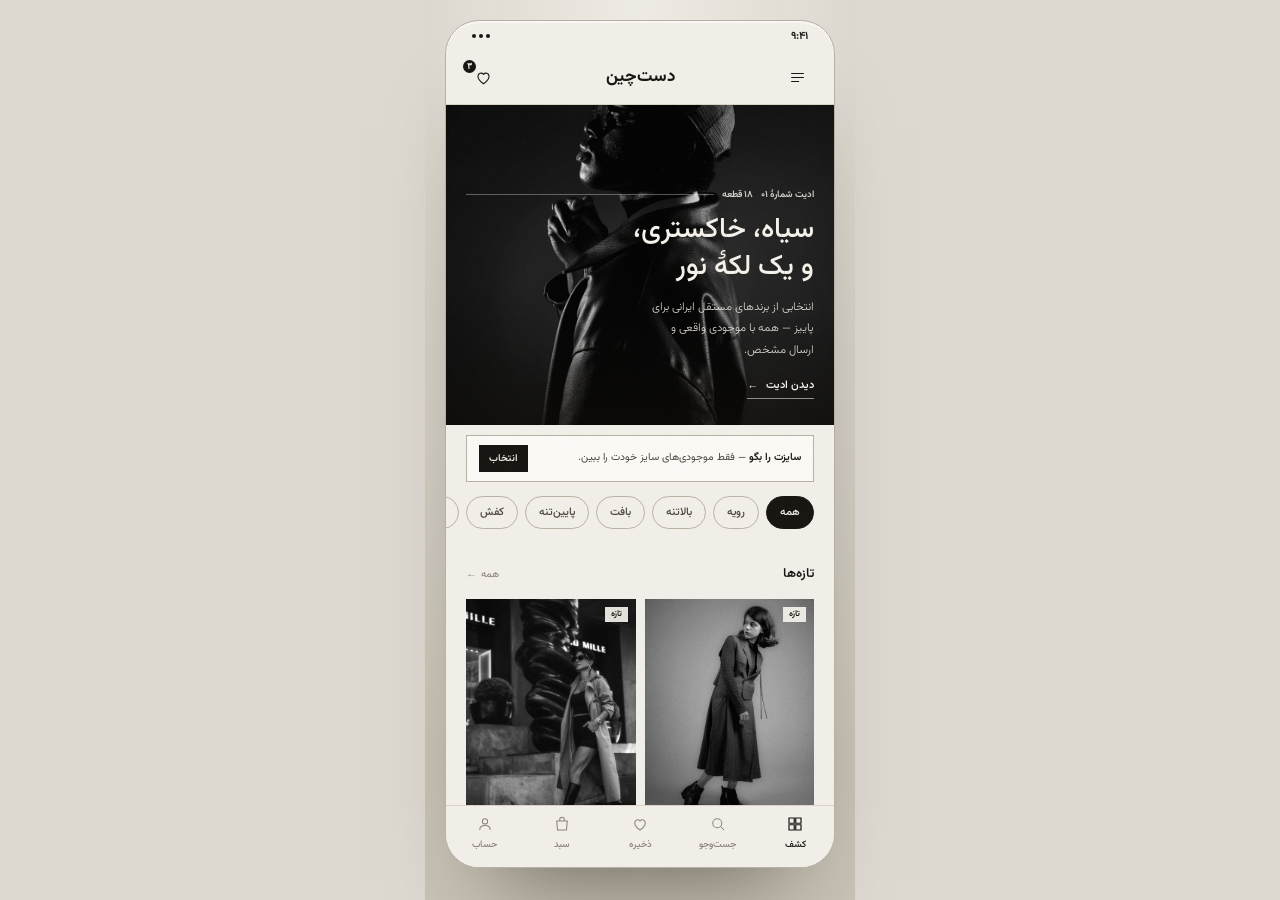
==== index.html @ 14d28f12 "Dastchin v0.1 — Persian fashion marketplace prototype" ====
<!doctype html>
<html lang="fa" dir="rtl">
<head>
<meta charset="utf-8">
<meta name="viewport" content="width=device-width, initial-scale=1, viewport-fit=cover">
<title>دستچین — نسخهٔ ۰.۱</title>
<style>
/* ==========================================================================
   دستچین — v0.1 demo
   Direction-agnostic: every rule uses logical properties so an `en` / LTR
   switch later is a dir flip, not a rewrite. Persian must never get
   letter-spacing — it breaks the joins.
   ========================================================================== */

@font-face {
  font-family: "Vazirmatn";
  src: url("[data-uri]") format("woff2-variations");
  font-weight: 100 900;
  font-display: swap;
}
@font-face {
  font-family: "Instrument";
  src: url("[data-uri]") format("woff2");
  font-display: swap;
}

:root {
  --paper: #f2efe9;
  --paper-2: #e9e4db;
  --card: #fbfaf6;
  --ink: #161310;
  --ink-2: #4a443b;
  --muted: #8b8478;
  --line: #d9d3c7;
  --line-strong: #b9b2a4;
  --ox: #6e2a18;
  --pad: 20px;
  --font: "Vazirmatn", system-ui, sans-serif;
  --serif: "Instrument", "Vazirmatn", serif;
}

* { box-sizing: border-box; margin: 0; padding: 0; }

html, body {
  height: 100%;
  font-family: var(--font);
  background: #ded9d0;
  color: var(--ink);
  -webkit-font-smoothing: antialiased;
}

body {
  display: flex;
  justify-content: center;
  align-items: flex-start;
  width: max-content;
  margin: 0 auto;
  min-height: 100vh;
  padding: 20px;
  background:
    radial-gradient(120% 90% at 50% 0%, #efece5 0%, #d7d2c8 55%, #c9c3b7 100%);
}

/* ---------- device ---------- */
.phone {
  position: relative;
  width: 390px;
  height: 848px;
  background: var(--paper);
  border-radius: 34px;
  border: 1px solid #b8b1a3;
  box-shadow:
    0 60px 90px -50px rgba(30, 24, 16, 0.55),
    0 2px 0 0 rgba(255, 255, 255, 0.6) inset;
  display: flex;
  flex-direction: column;
  overflow: hidden;
  direction: rtl;
}

/* analogue grain — keeps flat fields from looking digital */
.phone::after {
  content: "";
  position: absolute;
  inset: 0;
  pointer-events: none;
  opacity: 0.035;
  background-image: url("data:image/svg+xml,%3Csvg xmlns='http://www.w3.org/2000/svg' width='120' height='120'%3E%3Cfilter id='n'%3E%3CfeTurbulence type='fractalNoise' baseFrequency='0.85' numOctaves='3'/%3E%3C/filter%3E%3Crect width='120' height='120' filter='url(%23n)'/%3E%3C/svg%3E");
  z-index: 40;
}

/* ---------- status bar ---------- */
.statusbar {
  height: 30px;
  padding: 0 26px;
  display: flex;
  align-items: center;
  justify-content: space-between;
  font-size: 11px;
  font-weight: 600;
  color: var(--ink);
  flex: 0 0 auto;
}
.statusbar .dots { display: flex; gap: 3px; align-items: center; }
.statusbar .dots i {
  width: 4px; height: 4px; border-radius: 50%; background: var(--ink);
  display: block;
}

/* ---------- top bar ---------- */
.topbar {
  height: 54px;
  flex: 0 0 auto;
  padding: 0 var(--pad);
  display: flex;
  align-items: center;
  justify-content: space-between;
  border-bottom: 1px solid var(--line);
  background: var(--paper);
  position: relative;
  z-index: 20;
}
.wordmark {
  font-size: 17px;
  font-weight: 700;
  letter-spacing: 0;          /* never letterspace Persian */
  line-height: 1;
  position: absolute;
  inset-inline-start: 50%;
  transform: translateX(50%);
}
html[dir="ltr"] .wordmark { transform: translateX(-50%); }

.icon-btn {
  width: 34px; height: 34px;
  display: grid; place-items: center;
  background: none; border: 0; cursor: pointer;
  color: var(--ink);
  position: relative;
}
.icon-btn svg { width: 19px; height: 19px; }
.badge {
  position: absolute;
  inset-block-start: -1px;
  inset-inline-end: -3px;
  min-width: 13px; height: 13px;
  border-radius: 999px;
  background: var(--ink);
  color: var(--paper);
  font-size: 8.5px;
  font-weight: 700;
  display: grid; place-items: center;
  padding: 0 3px;
  line-height: 1;
}

/* ---------- scroll surface ---------- */
.screen {
  flex: 1 1 auto;
  overflow-y: auto;
  overflow-x: hidden;
  -webkit-overflow-scrolling: touch;
  scrollbar-width: none;
  position: relative;
  animation: fade 0.32s ease both;
}
.screen::-webkit-scrollbar { display: none; }
@keyframes fade {
  from { opacity: 0; transform: translateY(6px); }
  to { opacity: 1; transform: none; }
}

/* ---------- tab bar ---------- */
.tabbar {
  flex: 0 0 auto;
  height: 62px;
  display: grid;
  grid-template-columns: repeat(5, 1fr);
  border-top: 1px solid var(--line);
  background: var(--paper);
  padding-bottom: 6px;
}
.tab {
  background: none; border: 0; cursor: pointer;
  display: flex; flex-direction: column;
  align-items: center; justify-content: center;
  gap: 4px;
  color: var(--muted);
  font-family: var(--font);
  font-size: 9.5px;
  font-weight: 500;
  transition: color 0.2s;
}
.tab svg { width: 18px; height: 18px; }
.tab.on { color: var(--ink); }
.tab.on svg { stroke-width: 1.6; }

/* direction-aware glyphs: Persian reads right-to-left, so arrows flip */
html[dir="rtl"] .arw { display: inline-block; transform: scaleX(-1); }
html[dir="rtl"] .chev { display: inline-block; transform: scaleX(-1); }


/* ---------- typography ---------- */
.kicker {
  font-size: 10px;
  font-weight: 600;
  color: var(--muted);
  line-height: 1.6;
}
.latin {
  font-family: var(--serif);
  font-size: 13px;
  letter-spacing: 0.02em;
  color: var(--ink-2);
}
h1.title { font-size: 19px; font-weight: 600; line-height: 1.5; }
h2.section-h {
  font-size: 13px;
  font-weight: 600;
  line-height: 1.7;
}
.section-head {
  padding: 20px var(--pad) 10px;
  display: flex;
  align-items: baseline;
  justify-content: space-between;
  gap: 10px;
}
.section-head .more {
  font-size: 10.5px;
  color: var(--muted);
  background: none; border: 0; cursor: pointer;
  font-family: var(--font);
  display: flex; align-items: center; gap: 4px;
}
.price {
  font-size: 12.5px;
  font-weight: 500;
  font-variant-numeric: tabular-nums;
  line-height: 1.5;
}
.price .unit { font-size: 10px; color: var(--muted); font-weight: 400; }

/* ---------- hero ---------- */
.hero {
  position: relative;
  height: 320px;
  overflow: hidden;
  background: var(--paper-2);
}
.hero img {
  width: 100%; height: 100%;
  object-fit: cover;
  filter: grayscale(1) contrast(1.06) brightness(1.01);
}
.hero .scrim {
  position: absolute; inset: 0;
  background: linear-gradient(to top, rgba(12, 10, 8, 0.62) 0%, rgba(12, 10, 8, 0.16) 42%, rgba(12, 10, 8, 0.06) 100%);
}
.hero .hero-copy {
  position: absolute;
  inset-inline: var(--pad);
  inset-block-end: 26px;
  color: #f6f2ea;
}
.hero .hero-copy .k {
  font-size: 9.5px;
  font-weight: 600;
  opacity: 0.85;
  margin-block-end: 10px;
  display: flex; align-items: center; gap: 8px;
}
.hero .hero-copy .k::after {
  content: ""; flex: 1; height: 1px; background: rgba(246, 242, 234, 0.4);
}
.hero .hero-copy h1 {
  font-size: 28px;
  font-weight: 500;
  line-height: 1.35;
  margin-block-end: 10px;
}
.hero .hero-copy p {
  font-size: 11.5px;
  font-weight: 300;
  line-height: 1.85;
  opacity: 0.86;
  max-width: 27ch;
}
.hero .hero-copy .cta {
  margin-block-start: 16px;
  display: inline-flex;
  align-items: center;
  gap: 8px;
  font-size: 11px;
  font-weight: 600;
  color: #f6f2ea;
  background: none;
  border: 0;
  border-bottom: 1px solid rgba(246, 242, 234, 0.55);
  padding-block-end: 4px;
  cursor: pointer;
  font-family: var(--font);
}

/* ---------- category chips ---------- */
.chips {
  display: flex;
  gap: 7px;
  overflow-x: auto;
  padding: 14px var(--pad);
  scrollbar-width: none;
}
.chips::-webkit-scrollbar { display: none; }
.chip {
  flex: 0 0 auto;
  font-family: var(--font);
  font-size: 11px;
  font-weight: 500;
  padding: 7px 13px;
  border: 1px solid var(--line-strong);
  border-radius: 999px;
  background: transparent;
  color: var(--ink-2);
  cursor: pointer;
  transition: all 0.18s;
}
.chip.on { background: var(--ink); border-color: var(--ink); color: var(--paper); }
.chip.ghost { border-style: dashed; color: var(--muted); }

/* ---------- product grid ---------- */
.grid {
  display: grid;
  grid-template-columns: 1fr 1fr;
  gap: 22px 9px;
  padding: 4px var(--pad) 28px;
}
.card { cursor: pointer; }
.card .ph {
  position: relative;
  aspect-ratio: 3 / 4;
  background: var(--paper-2);
  overflow: hidden;
}
.card .ph img {
  width: 100%; height: 100%;
  object-fit: cover;
  filter: grayscale(1) contrast(1.05) brightness(1.02);
  transition: transform 0.7s cubic-bezier(0.2, 0.8, 0.2, 1);
}
.card:active .ph img { transform: scale(1.015); }
.card .flag {
  position: absolute;
  inset-block-start: 8px;
  inset-inline-start: 8px;
  font-size: 8.5px;
  font-weight: 600;
  color: var(--ink);
  background: rgba(246, 243, 236, 0.92);
  padding: 3px 6px;
  line-height: 1;
}
.card .flag.out { color: var(--paper); background: rgba(22, 19, 16, 0.72); }
.card .meta { padding-block-start: 9px; }
.card .brandline {
  display: flex; align-items: center; justify-content: space-between;
  font-size: 9.5px;
  color: var(--muted);
  font-weight: 500;
  margin-block-end: 3px;
}
.card .nm {
  font-size: 11.5px;
  font-weight: 500;
  line-height: 1.65;
  margin-block-end: 3px;
}
.sizes {
  display: flex;
  align-items: center;
  gap: 5px;
  font-size: 9px;
  color: var(--muted);
  line-height: 1;
  margin-block-start: 5px;
}
.sizes b { font-weight: 500; color: var(--ink-2); }
.sizes b.out { text-decoration: line-through; opacity: 0.5; }
.sizes b.mk {
  background: var(--ink);
  color: var(--paper);
  padding: 2px 4px;
  border-radius: 1px;
  font-size: 8.5px;
}
.sizes .mine {
  width: 4px; height: 4px; border-radius: 50%;
  background: var(--ink);
  display: inline-block;
  margin-inline-end: 2px;
}
.sizes .no-mine { color: var(--ox); }

/* ---------- size prompt strip ---------- */
.prompt {
  margin: 10px var(--pad) 0;
  padding: 13px 14px;
  border: 1px solid var(--line-strong);
  background: var(--card);
  display: flex;
  align-items: center;
  gap: 12px;
}
.prompt.slim { padding: 9px 12px; }
.prompt.slim .txt {
  font-size: 10.5px;
  white-space: nowrap;
  overflow: hidden;
  text-overflow: ellipsis;
}
.prompt.slim button { padding: 6px 10px; font-size: 10px; }
.prompt .txt { flex: 1; font-size: 11px; line-height: 1.75; color: var(--ink-2); }
.prompt .txt strong { font-weight: 600; color: var(--ink); }
.prompt button {
  font-family: var(--font);
  font-size: 10.5px;
  font-weight: 600;
  padding: 8px 12px;
  background: var(--ink);
  color: var(--paper);
  border: 0;
  cursor: pointer;
  white-space: nowrap;
}

/* ---------- editorial band ---------- */
.band {
  position: relative;
  height: 300px;
  margin: 8px 0 0;
  overflow: hidden;
}
.band img {
  width: 100%; height: 100%; object-fit: cover;
  filter: grayscale(1) contrast(1.04);
}
.band .cap {
  position: absolute;
  inset-block-end: 20px;
  inset-inline-start: var(--pad);
  color: #f6f2ea;
  font-size: 12px;
  font-weight: 500;
}
.band .cap small {
  display: block;
  font-size: 9.5px;
  font-weight: 400;
  opacity: 0.8;
  margin-block-start: 5px;
}
.band .scrim2 {
  position: absolute; inset: 0;
  background: linear-gradient(to top, rgba(12, 10, 8, 0.55), transparent 60%);
}

/* ---------- brands rail ---------- */
.rail {
  display: flex;
  gap: 10px;
  overflow-x: auto;
  padding: 4px var(--pad) 28px;
  scrollbar-width: none;
}
.rail::-webkit-scrollbar { display: none; }
.brandchip {
  flex: 0 0 auto;
  width: 132px;
  cursor: pointer;
  background: none; border: 0; padding: 0; text-align: start;
  font-family: var(--font);
}
.brandchip .ph {
  height: 150px;
  overflow: hidden;
  background: var(--paper-2);
  margin-block-end: 8px;
}
.brandchip img { width: 100%; height: 100%; object-fit: cover; filter: grayscale(1) contrast(1.03); }
.brandchip .nm { font-size: 11px; font-weight: 500; }
.brandchip .ct { font-size: 9.5px; color: var(--muted); margin-block-start: 2px; }

/* ---------- product detail ---------- */
.gallery {
  display: flex;
  overflow-x: auto;
  scroll-snap-type: x mandatory;
  scrollbar-width: none;
  background: var(--paper-2);
}
.gallery::-webkit-scrollbar { display: none; }
.gallery .slide {
  flex: 0 0 100%;
  scroll-snap-align: start;
  aspect-ratio: 1 / 1;
  overflow: hidden;
  position: relative;
}
.gallery .slide img {
  width: 100%; height: 100%; object-fit: cover;
  object-position: 50% 32%;
  filter: grayscale(1) contrast(1.04);
}
.gallery .count {
  position: absolute;
  inset-block-start: 12px;
  inset-inline-end: 12px;
  font-size: 9px;
  color: var(--ink);
  background: rgba(246, 243, 236, 0.9);
  padding: 3px 7px;
}

.detail { padding: 18px var(--pad) 26px; }
.detail .brandlink {
  font-size: 10.5px;
  color: var(--muted);
  background: none; border: 0; padding: 0;
  font-family: var(--font);
  cursor: pointer;
  display: flex; align-items: center; gap: 5px;
}
.detail h1 { font-size: 17px; font-weight: 600; line-height: 1.6; margin-block: 7px 10px; }
.detail .pricerow {
  display: flex; align-items: baseline; gap: 10px;
  padding-block-end: 16px;
  border-bottom: 1px solid var(--line);
}
.detail .pricerow .price { font-size: 15px; }

.specs {
  display: flex;
  flex-wrap: wrap;
  gap: 6px 14px;
  padding: 13px 0;
  font-size: 10.5px;
  color: var(--ink-2);
  border-bottom: 1px solid var(--line);
}
.specs span { display: flex; gap: 5px; }
.specs span i { color: var(--muted); font-style: normal; }

.block { padding: 18px 0; border-bottom: 1px solid var(--line); }
.block-h {
  display: flex; align-items: center; justify-content: space-between;
  margin-block-end: 12px;
}
.block-h .lbl { font-size: 11px; font-weight: 600; }
.block-h .aux { font-size: 9.5px; color: var(--muted); background: none; border: 0; font-family: var(--font); cursor: pointer; }
.block-h .aux.link { border-bottom: 1px solid var(--line-strong); padding-block-end: 1px; color: var(--ink-2); }

.sizegrid { display: flex; flex-wrap: wrap; gap: 6px; }
.sz {
  min-width: 46px;
  height: 40px;
  border: 1px solid var(--line-strong);
  background: transparent;
  font-family: var(--font);
  font-size: 11.5px;
  font-weight: 500;
  color: var(--ink);
  cursor: pointer;
  transition: all 0.15s;
}
.sz.on { background: var(--ink); color: var(--paper); border-color: var(--ink); }
.sz:disabled { color: var(--muted); text-decoration: line-through; border-color: var(--line); cursor: not-allowed; opacity: 0.55; }
.sz:disabled::after { content: none; }

.stockline {
  margin-block-start: 10px;
  font-size: 10px;
  color: var(--muted);
  line-height: 1.7;
}
.stockline.warn { color: var(--ox); }

.meas { width: 100%; border-collapse: collapse; font-size: 10.5px; }
.meas tr { border-bottom: 1px solid var(--line); }
.meas tr:last-child { border-bottom: 0; }
.meas td { padding: 8px 0; color: var(--ink-2); }
.meas td:first-child { color: var(--muted); width: 45%; }
.meas td:last-child { font-variant-numeric: tabular-nums; }

.seller {
  display: flex;
  align-items: center;
  gap: 11px;
  padding: 13px;
  border: 1px solid var(--line-strong);
  background: var(--card);
}
.seller .av {
  width: 42px; height: 42px;
  overflow: hidden;
  flex: 0 0 auto;
  background: var(--paper-2);
}
.seller .av img { width: 100%; height: 100%; object-fit: cover; filter: grayscale(1); }
.seller .info { flex: 1; }
.seller .info .nm { font-size: 11.5px; font-weight: 600; }
.seller .info .sub { font-size: 9.5px; color: var(--muted); margin-block-start: 3px; line-height: 1.6; }
.seller .verified {
  font-size: 8.5px;
  color: var(--ink);
  border: 1px solid var(--line-strong);
  padding: 3px 6px;
  white-space: nowrap;
}
.terms {
  display: grid;
  gap: 9px;
  margin-block-start: 12px;
  font-size: 10px;
  color: var(--ink-2);
  line-height: 1.7;
}
.terms div { display: flex; gap: 8px; }
.terms div i { color: var(--muted); font-style: normal; min-width: 62px; }

.desc { font-size: 11px; line-height: 2; color: var(--ink-2); }

.buybar {
  padding: 10px var(--pad) 10px;
  background: var(--paper);
  display: flex;
  flex-direction: column;
  gap: 8px;
}
#dock:not(:empty) {
  flex: 0 0 auto;
  border-top: 1px solid var(--line);
}
.buyrow { display: flex; gap: 8px; }
.buynote {
  font-size: 9.5px;
  color: var(--muted);
  line-height: 1.7;
  text-align: center;
  min-height: 16px;
}
.buynote.warn { color: var(--ox); }
.btn {
  flex: 1;
  height: 50px;
  background: var(--ink);
  color: var(--paper);
  border: 0;
  font-family: var(--font);
  font-size: 12px;
  font-weight: 600;
  cursor: pointer;
  transition: opacity 0.2s;
}
.btn:disabled { opacity: 0.4; cursor: not-allowed; }
.btn.ghost {
  flex: 0 0 50px;
  background: transparent;
  color: var(--ink);
  border: 1px solid var(--line-strong);
  font-size: 16px;
}
.btn.ghost.on { background: var(--ink); color: var(--paper); border-color: var(--ink); }

/* compact row for saved items that went out of stock */
.sold {
  display: flex;
  gap: 12px;
  align-items: center;
  padding: 12px;
  border: 1px solid var(--line);
  background: var(--card);
  margin: 0 var(--pad) 10px;
}
.sold .ph { width: 62px; height: 82px; overflow: hidden; background: var(--paper-2); flex: 0 0 auto; }
.sold .ph img { width: 100%; height: 100%; object-fit: cover; filter: grayscale(1) brightness(0.92); }
.sold .body { flex: 1; }
.sold .body .nm { font-size: 11.5px; font-weight: 500; line-height: 1.6; }
.sold .body .sub { font-size: 9.5px; color: var(--ox); margin-block-start: 4px; line-height: 1.7; }
.sold .body button {
  margin-block-start: 8px;
  font-family: var(--font);
  font-size: 10px;
  font-weight: 500;
  background: none;
  border: 0;
  border-bottom: 1px solid var(--line-strong);
  padding: 0 0 2px;
  cursor: pointer;
  color: var(--ink);
}

/* order summary row */
.orderitem {
  display: flex;
  gap: 12px;
  align-items: center;
  padding: 12px;
  border: 1px solid var(--line);
  background: var(--card);
  margin-block-end: 18px;
}
.orderitem .ph { width: 56px; height: 74px; overflow: hidden; background: var(--paper-2); flex: 0 0 auto; }
.orderitem .ph img { width: 100%; height: 100%; object-fit: cover; filter: grayscale(1); }
.orderitem .body { flex: 1; }
.orderitem .body .nm { font-size: 11.5px; font-weight: 500; line-height: 1.6; }
.orderitem .body .sub { font-size: 9.5px; color: var(--muted); margin-block-start: 4px; }
.orderitem .pr { font-size: 11px; font-weight: 500; font-variant-numeric: tabular-nums; }

/* ---------- lists / rows ---------- */
.pad { padding: 0 var(--pad); }
.row {
  display: flex;
  align-items: center;
  gap: 12px;
  padding: 14px 0;
  border-bottom: 1px solid var(--line);
  cursor: pointer;
  background: none; border-inline: 0; border-block-start: 0;
  width: 100%;
  text-align: start;
  font-family: var(--font);
  color: var(--ink);
}
.row .lead { font-size: 11.5px; flex: 1; line-height: 1.6; }
.row .lead small { display: block; font-size: 9.5px; color: var(--muted); margin-block-start: 3px; }
.row .chev { color: var(--muted); font-size: 13px; }
.row:last-child { border-bottom: 0; }

.screen-title {
  padding: 20px var(--pad) 4px;
  font-size: 17px;
  font-weight: 600;
  line-height: 1.6;
}
.screen-sub {
  padding: 0 var(--pad) 16px;
  font-size: 10.5px;
  color: var(--muted);
  line-height: 1.8;
}

/* ---------- search ---------- */
.searchbox {
  margin: 0 var(--pad) 4px;
  display: flex;
  align-items: center;
  gap: 9px;
  border: 1px solid var(--line-strong);
  padding: 11px 12px;
  background: var(--card);
}
.searchbox input {
  flex: 1;
  border: 0;
  outline: 0;
  background: none;
  font-family: var(--font);
  font-size: 12px;
  color: var(--ink);
}
.searchbox input::placeholder { color: var(--muted); }
.searchbox svg { width: 15px; height: 15px; color: var(--muted); flex: 0 0 auto; }

.empty {
  padding: 46px var(--pad);
  text-align: center;
}
.empty .t { font-size: 13px; font-weight: 600; margin-block-end: 8px; }
.empty .s { font-size: 10.5px; color: var(--muted); line-height: 1.9; max-width: 30ch; margin: 0 auto; }
.empty .sugs { display: flex; gap: 6px; flex-wrap: wrap; justify-content: center; margin-block-start: 16px; }

/* ---------- cart ---------- */
.cartitem {
  display: flex;
  gap: 12px;
  padding: 16px 0;
  border-bottom: 1px solid var(--line);
}
.cartitem .ph { width: 78px; height: 104px; overflow: hidden; background: var(--paper-2); flex: 0 0 auto; }
.cartitem .ph img { width: 100%; height: 100%; object-fit: cover; filter: grayscale(1); }
.cartitem .info { flex: 1; }
.cartitem .info .bm { font-size: 9.5px; color: var(--muted); }
.cartitem .info .nm { font-size: 11.5px; font-weight: 500; margin-block: 3px 5px; line-height: 1.6; }
.cartitem .info .vr { font-size: 9.5px; color: var(--muted); }
.cartitem .info .pr { font-size: 11.5px; font-weight: 500; margin-block-start: 7px; }
.qty {
  display: inline-flex;
  align-items: center;
  border: 1px solid var(--line);
  margin-block-start: 8px;
}
.qty button {
  width: 26px; height: 26px;
  background: none; border: 0; cursor: pointer;
  font-family: var(--font); font-size: 13px; color: var(--ink);
  line-height: 1;
}
.qty span { min-width: 24px; text-align: center; font-size: 11px; }

.totals { padding: 16px 0 0; }
.totals .ln {
  display: flex; justify-content: space-between;
  font-size: 11px; color: var(--ink-2);
  padding-block: 6px;
}
.totals .ln.big {
  font-size: 13px; font-weight: 600; color: var(--ink);
  border-top: 1px solid var(--line-strong);
  margin-block-start: 8px; padding-block-start: 13px;
}
.note {
  font-size: 9.5px;
  color: var(--muted);
  line-height: 1.9;
  padding: 12px 0;
}

.brandbar {
  display: flex;
  align-items: center;
  gap: 9px;
  padding: 11px 12px;
  background: var(--paper-2);
  font-size: 10px;
  color: var(--ink-2);
  line-height: 1.7;
}

/* ---------- order timeline ---------- */
.timeline { padding: 6px 0 0; }
.tl {
  display: flex;
  gap: 12px;
  padding-block: 12px;
  position: relative;
}
.tl .dot {
  width: 9px; height: 9px;
  border-radius: 50%;
  border: 1px solid var(--line-strong);
  margin-block-start: 5px;
  flex: 0 0 auto;
  background: var(--paper);
  position: relative;
  z-index: 2;
}
.tl.done .dot { background: var(--ink); border-color: var(--ink); }
.tl.now .dot { background: var(--paper); border-color: var(--ink); box-shadow: 0 0 0 3px var(--paper) inset; background: var(--ink); }
.tl::before {
  content: "";
  position: absolute;
  inset-block-start: 22px;
  inset-inline-start: 4px;
  width: 1px;
  height: calc(100% - 6px);
  background: var(--line-strong);
  z-index: 1;
}
.tl:last-child::before { display: none; }
.tl .body { flex: 1; }
.tl .body .t { font-size: 11.5px; font-weight: 500; color: var(--muted); }
.tl.done .body .t, .tl.now .body .t { color: var(--ink); }
.tl .body .s { font-size: 9.5px; color: var(--muted); margin-block-start: 4px; line-height: 1.7; }

/* ---------- segmented ---------- */
.seg {
  display: flex;
  border: 1px solid var(--line-strong);
  margin: 0 var(--pad);
}
.seg button {
  flex: 1;
  padding: 10px 0;
  background: none;
  border: 0;
  font-family: var(--font);
  font-size: 11px;
  font-weight: 500;
  color: var(--muted);
  cursor: pointer;
}
.seg button.on { background: var(--ink); color: var(--paper); }

/* ---------- later / vision ---------- */
.vcard {
  border: 1px solid var(--line-strong);
  margin: 0 var(--pad) 10px;
  padding: 15px;
  background: var(--card);
  display: flex;
  gap: 13px;
  align-items: flex-start;
}
.vcard .num {
  font-family: var(--serif);
  font-size: 16px;
  color: var(--line-strong);
  line-height: 1;
  padding-block-start: 2px;
}
.vcard .body { flex: 1; }
.vcard .body .t { font-size: 12px; font-weight: 600; line-height: 1.6; }
.vcard .body .d { font-size: 10px; color: var(--ink-2); line-height: 1.95; margin-block-start: 5px; }
.vcard .tag {
  font-size: 8.5px;
  border: 1px solid var(--line-strong);
  padding: 3px 6px;
  color: var(--muted);
  white-space: nowrap;
}
.vision-note {
  margin: 16px var(--pad) 24px;
  padding: 14px;
  border-inline-start: 2px solid var(--ink);
  background: var(--paper-2);
  font-size: 10px;
  line-height: 2;
  color: var(--ink-2);
}

/* ---------- sheet ---------- */
.sheet {
  position: absolute;
  inset: 0;
  background: rgba(16, 13, 10, 0.42);
  z-index: 50;
  display: flex;
  align-items: flex-end;
  animation: fade 0.2s ease both;
}
/* the hidden attribute must win over display:flex, otherwise the overlay
   covers the whole app and blocks every tap */
.sheet[hidden] { display: none; }
.sheet-inner {
  width: 100%;
  background: var(--paper);
  padding: 18px var(--pad) 26px;
  max-height: 74%;
  overflow-y: auto;
  animation: up 0.28s cubic-bezier(0.2, 0.8, 0.2, 1) both;
}
@keyframes up { from { transform: translateY(24px); opacity: 0.6; } to { transform: none; opacity: 1; } }
.sheet-inner .h {
  display: flex; justify-content: space-between; align-items: center;
  padding-block-end: 12px;
  border-bottom: 1px solid var(--line);
  margin-block-end: 6px;
}
.sheet-inner .h .t { font-size: 12px; font-weight: 600; }
.sheet-inner .h button { background: none; border: 0; font-size: 11px; color: var(--muted); font-family: var(--font); cursor: pointer; }

/* ---------- toast ---------- */
.toast {
  position: absolute;
  inset-inline: 24px;
  inset-block-end: 78px;
  background: var(--ink);
  color: var(--paper);
  font-size: 10.5px;
  line-height: 1.7;
  padding: 11px 14px;
  z-index: 60;
  animation: fade 0.22s ease both;
  text-align: center;
}

/* ---------- verification overlay ---------- */
.verify {
  position: absolute;
  inset: 0;
  background: var(--paper);
  z-index: 70;
  display: grid;
  place-items: center;
  text-align: center;
  padding: var(--pad);
}
.verify .t { font-size: 12.5px; font-weight: 600; margin-block-end: 10px; }
.verify .s { font-size: 10px; color: var(--muted); line-height: 1.9; max-width: 26ch; }
.spinner {
  width: 26px; height: 26px;
  border: 1px solid var(--line-strong);
  border-top-color: var(--ink);
  border-radius: 50%;
  margin: 0 auto 18px;
  animation: spin 0.9s linear infinite;
}
@keyframes spin { to { transform: rotate(360deg); } }

@media (max-height: 780px) {
  body { align-items: start; }
}

</style>
</head>
<body>

<div class="phone" id="phone">

  <div class="statusbar">
    <span>۹:۴۱</span>
    <span class="dots"><i></i><i></i><i></i></span>
  </div>

  <header class="topbar">
    <button class="icon-btn" id="startBtn" data-act="index" aria-label="منو"></button>
    <div class="wordmark">دست‌چین</div>
    <button class="icon-btn" data-act="go" data-screen="saved" aria-label="ذخیره‌شده‌ها">
      <svg viewBox="0 0 24 24" fill="none" stroke="currentColor" stroke-width="1.4"><path d="M12 20s-7-4.6-7-9.5A3.9 3.9 0 0112 8a3.9 3.9 0 017 2.5C19 15.4 12 20 12 20z"/></svg>
      <span class="badge" id="savedBadge">۰</span>
    </button>
  </header>

  <main class="screen" id="screen"></main>

  <div id="dock"></div>

  <nav class="tabbar" id="tabbar"></nav>

  <div class="sheet" id="sheet" hidden></div>

</div>

<script>
const IMG = {"d1.jpg": "[data-uri]", "d2.jpg": "[data-uri]", "e1.jpg": "[data-uri]", "e2.jpg": "[data-uri]", "e3.jpg": "[data-uri]", "e4.jpg": "[data-uri]", "e5.jpg": "[data-uri]", "e6.jpg": "[data-uri]", "e7.jpg": "[data-uri]", "e8.jpg": "[data-uri]", "e9.jpg": "[data-uri]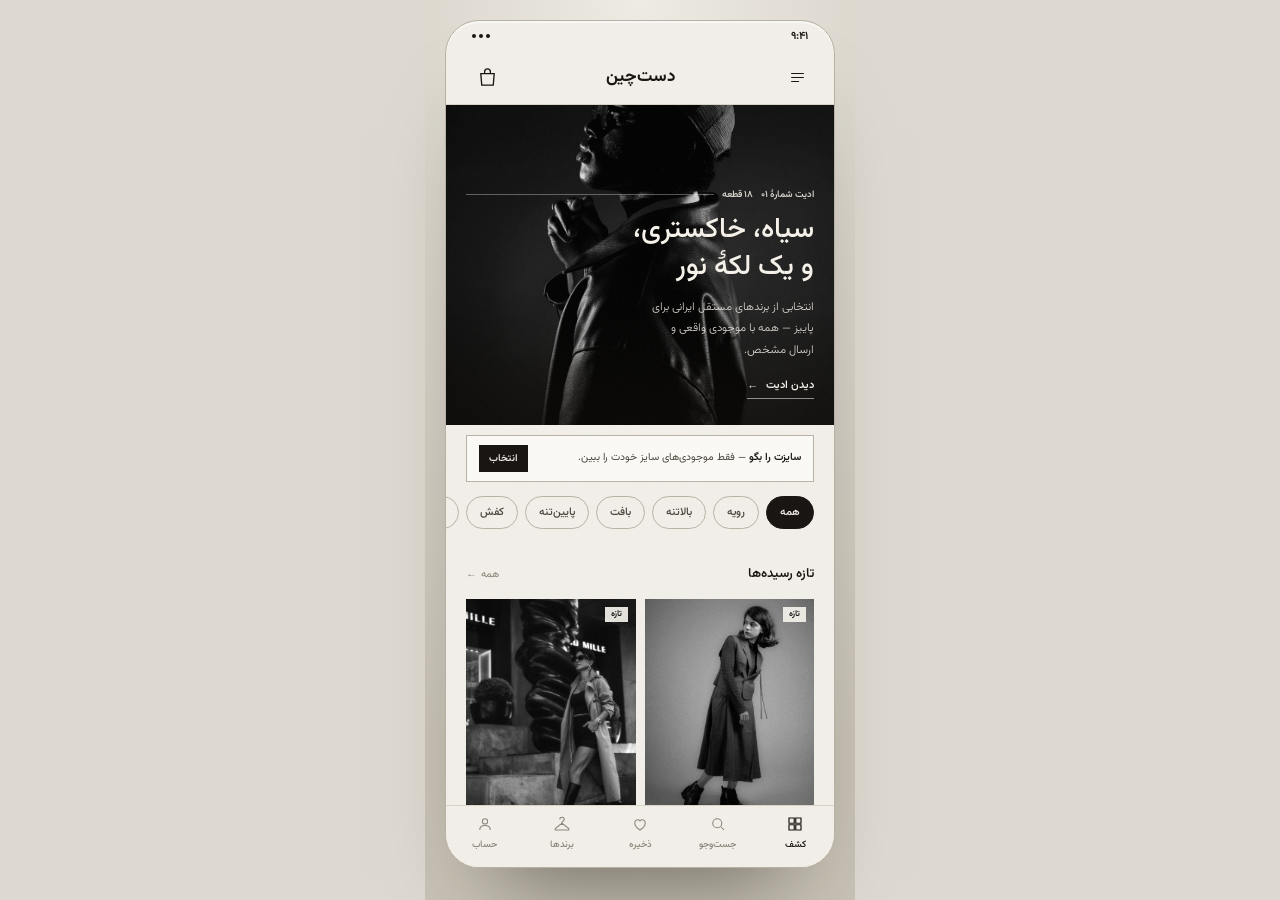
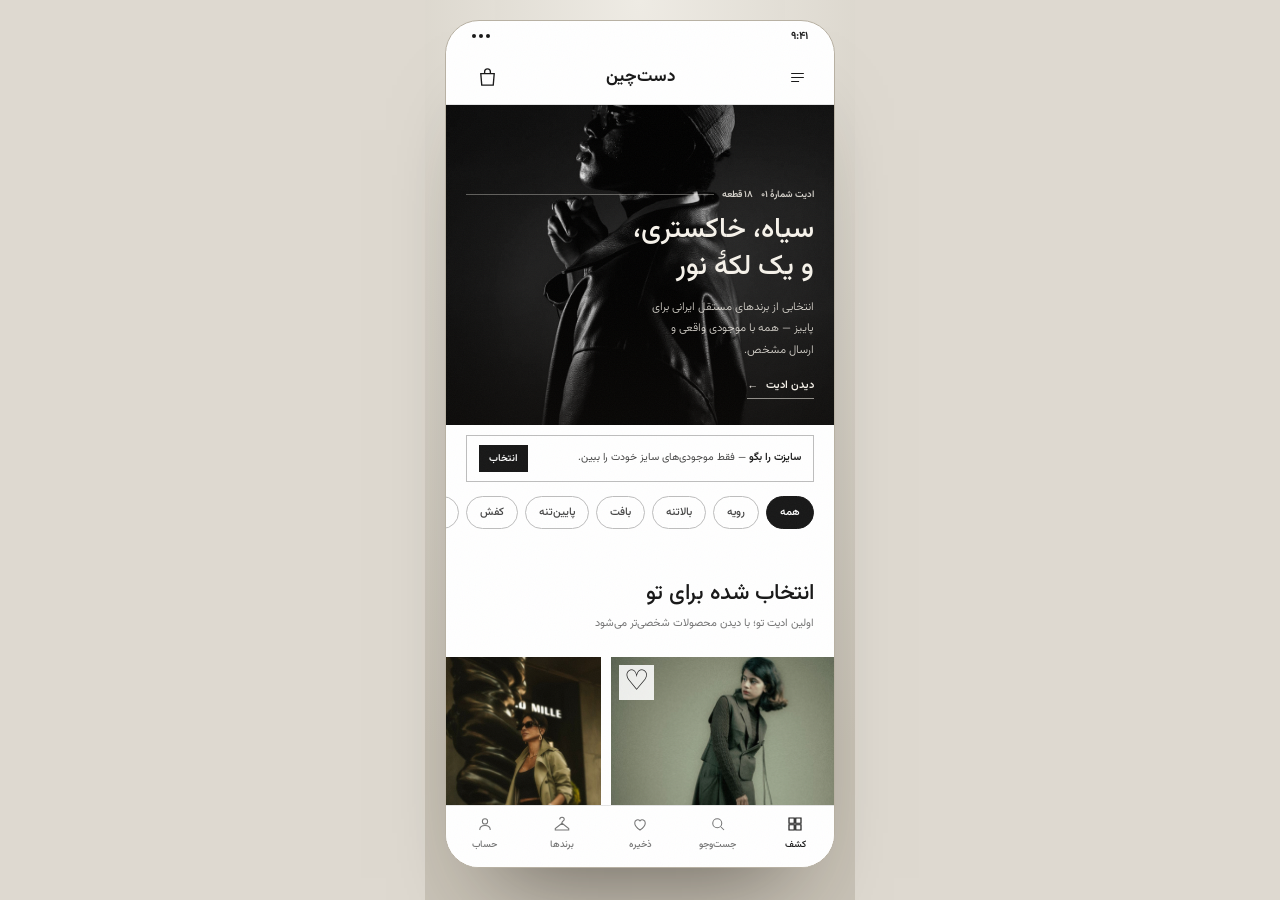
